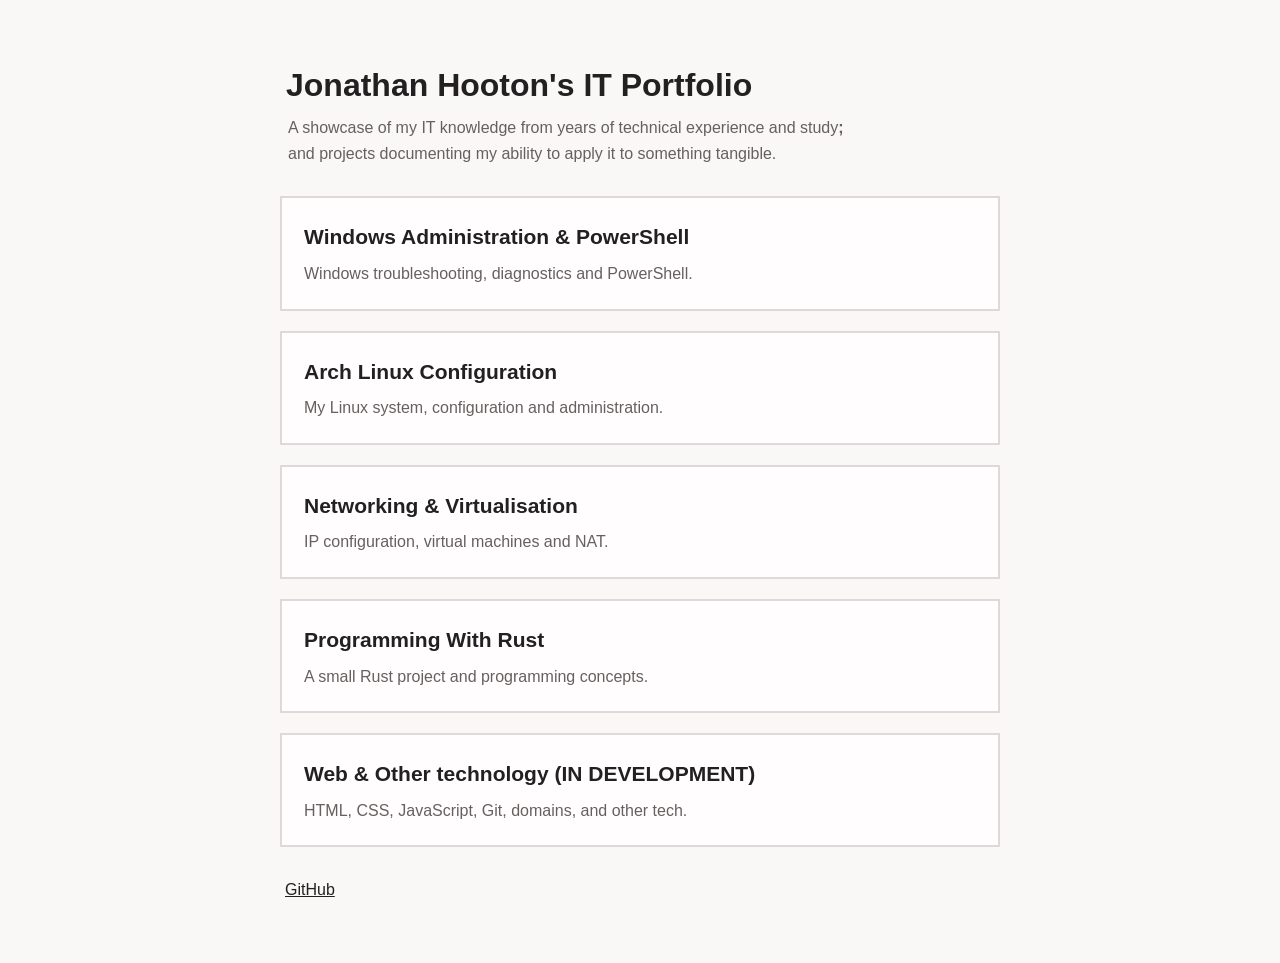
==== index.html @ bb0af8d8 "add web/othertech page" ====
<!DOCTYPE html>
<html lang="en">
<head>
    <meta charset="UTF-8">
    <meta name="viewport" content="width=device-width, initial-scale=1.0">
    <title>Jonathan's IT Portfolio</title>
    <link rel="stylesheet" href="style.css">
</head>
<body>
    <h1>Jonathan Hooton's IT Portfolio</h1>

    <p class="h1p">
        A showcase of my IT knowledge from years of
        technical experience and study<strong>;</strong><br>
        and projects documenting my ability to apply it to something tangible.
    </p>

    <a class="acard" href="projects/windowsps.html">
        <h2>Windows Administration & PowerShell</h2>
        <p>Windows troubleshooting, diagnostics and PowerShell.</p>
    </a>

    <a class="acard" href="projects/archlinux.html">
        <h2>Arch Linux Configuration</h2>
        <p>My Linux system, configuration and administration.</p>
    </a>

    <a class="acard" href="projects/ntwkvirt.html">
        <h2>Networking & Virtualisation</h2>
        <p>IP configuration, virtual machines and NAT.</p>
    </a>

    <a class="acard" href="projects/rustprogramming.html">
        <h2>Programming With Rust</h2>
        <p>A small Rust project and programming concepts.</p>
    </a>

    <a class="acard" href="projects/webother.html">
        <h2>Web & Other technology (IN DEVELOPMENT)</h2>
        <p>HTML, CSS, JavaScript, Git, domains, and other tech.</p>
    </a>

<!--<a class="acard" href="projects/project.html">-->
    <!--<h2>Other Miscellaneous Tech Experience</h2>-->
    <!--<p>Custom PC Construction, Unity and Blender.</p>-->
<!--</a>-->

    <p class="link">
        <a href="https://github.com/jmhooton/portfolio">GitHub</a>
    </p>
</body>
</html>
---- style.css ----
* {
    box-sizing: border-box;
}

body {
    max-width: 750px;
    margin: 60px auto;
    padding: 0 15px;
    font-family: Arial, sans-serif;
    line-height: 1.6;
    color: #222020;
    background: #faf7f7;
}

h1 {
    margin-bottom: 4px;
    margin-left: 6px;
}

.h1p {
    margin-top: 0;
    margin-bottom: 30px;
    color: #666060;
    margin-left: 8px;
}

.acard {
    display: block;
    margin-bottom: 20px;
    padding: 22px;
    color: inherit;
    text-decoration: none;
    background: #fffdfd;
    border: 2px solid #ded8d8;
}

.acard:hover {
    border-color: #9c9393;
}

.acard h2 {
    margin: 0 0 7px;
    font-size: 21px;
}

.acard p {
    margin: 0;
    color: #666060;
}

.link {
    margin-top: 30px;
    margin-left: 5px;
}

.link a {
    color: inherit;
}
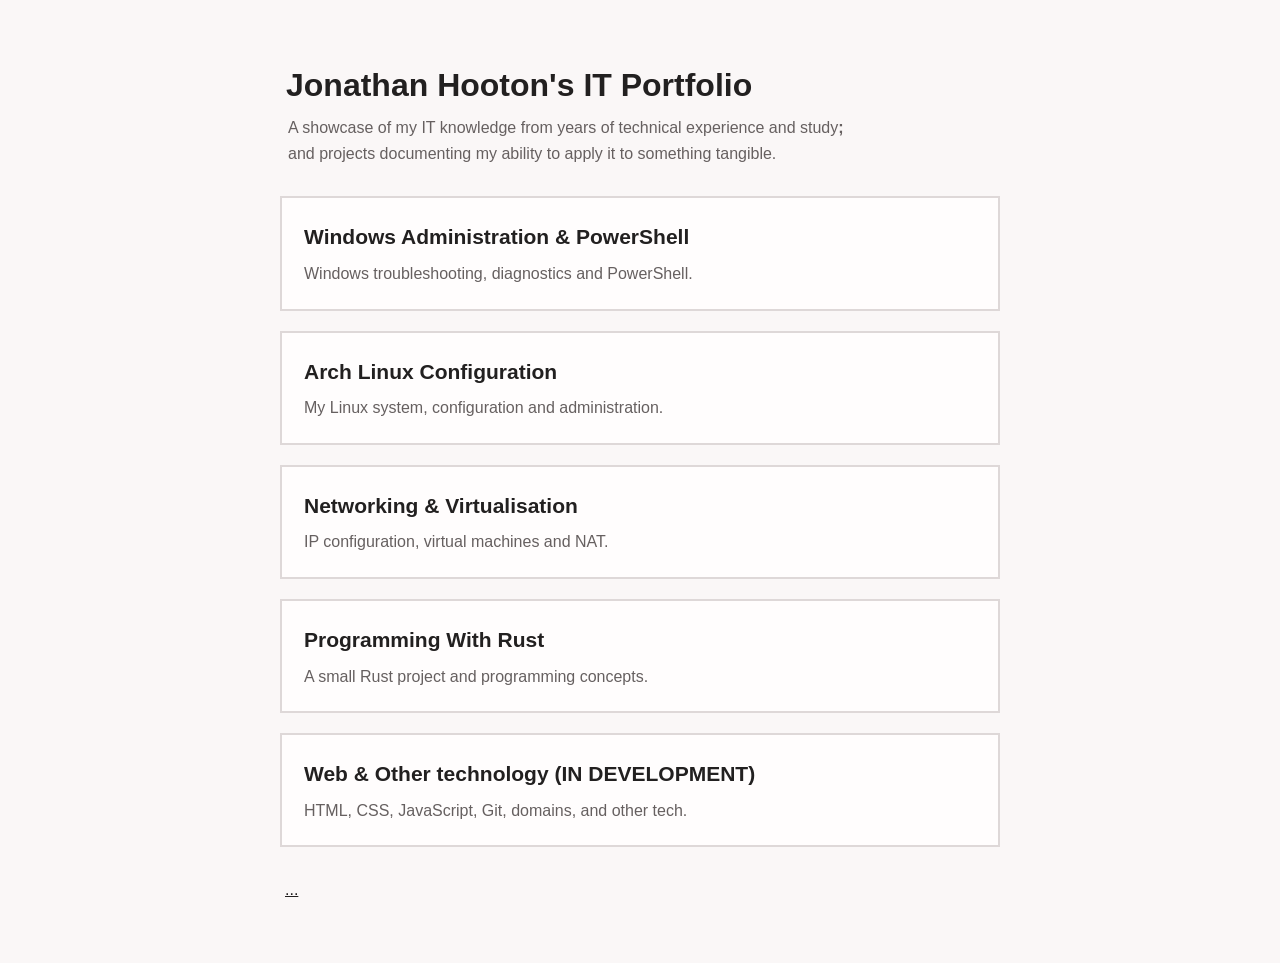
==== commit 4c293360: "add javascript commit timer" ====
--- a/index.html
+++ b/index.html
@@ -5,6 +5,7 @@
     <meta name="viewport" content="width=device-width, initial-scale=1.0">
     <title>Jonathan's IT Portfolio</title>
     <link rel="stylesheet" href="style.css">
+    <script src="script.js" defer></script>
 </head>
 <body>
     <h1>Jonathan Hooton's IT Portfolio</h1>
@@ -40,13 +41,8 @@
         <p>HTML, CSS, JavaScript, Git, domains, and other tech.</p>
     </a>
 
-<!--<a class="acard" href="projects/project.html">-->
-    <!--<h2>Other Miscellaneous Tech Experience</h2>-->
-    <!--<p>Custom PC Construction, Unity and Blender.</p>-->
-<!--</a>-->
-
     <p class="link">
-        <a href="https://github.com/jmhooton/portfolio">GitHub</a>
+        <a href="https://github.com/jmhooton/portfolio"><span id="lastcommit">...</span></a>
     </p>
 </body>
 </html>
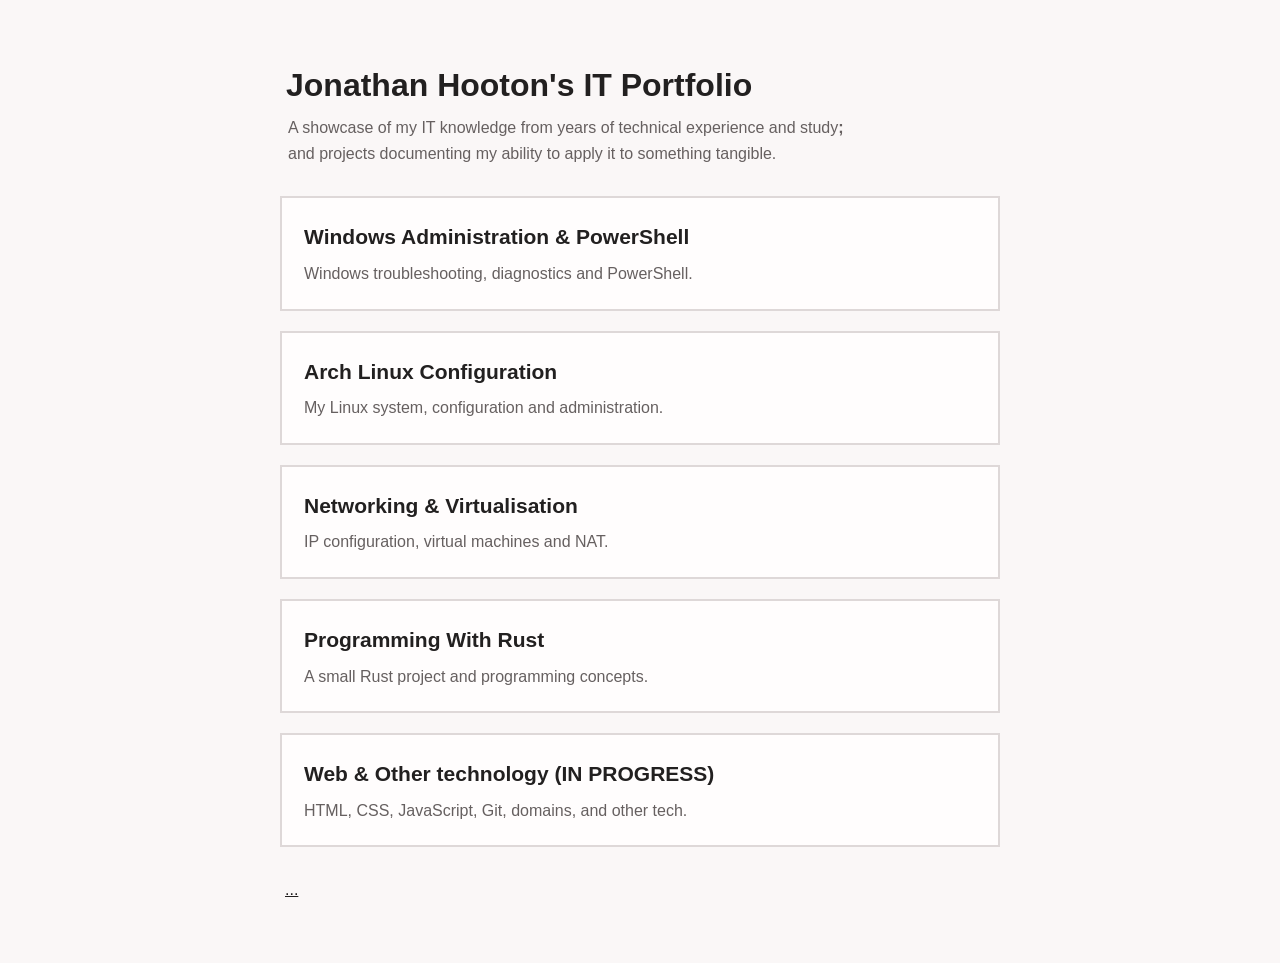
==== commit 2728d766: "add javascript section on web/other page" ====
--- a/index.html
+++ b/index.html
@@ -37,7 +37,7 @@
     </a>
 
     <a class="acard" href="projects/webother.html">
-        <h2>Web & Other technology (IN DEVELOPMENT)</h2>
+        <h2>Web & Other technology (IN PROGRESS)</h2>
         <p>HTML, CSS, JavaScript, Git, domains, and other tech.</p>
     </a>
 
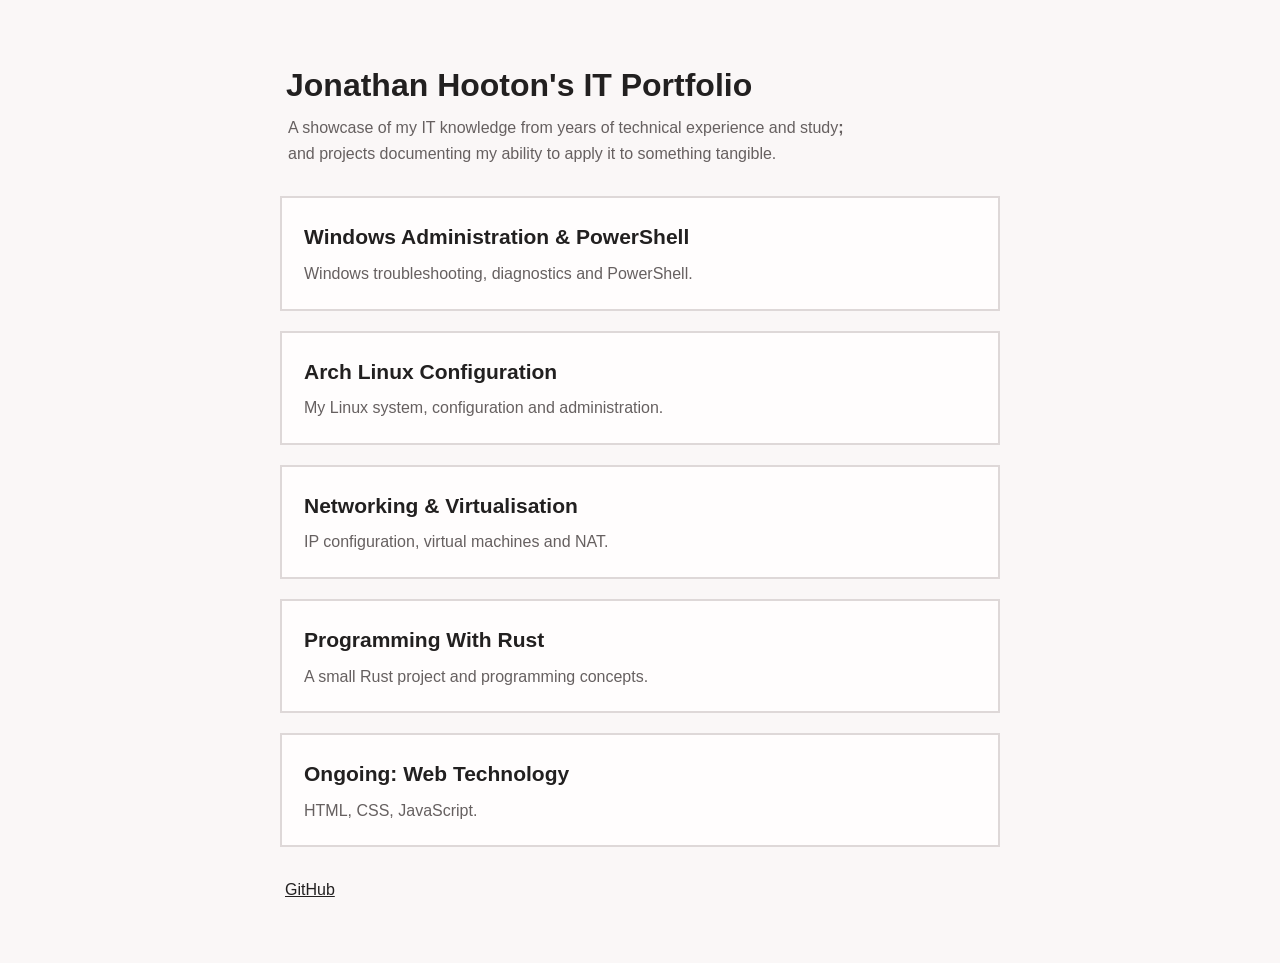
==== commit c2d221a4: "change labeling" ====
--- a/index.html
+++ b/index.html
@@ -37,12 +37,12 @@
     </a>
 
     <a class="acard" href="projects/webother.html">
-        <h2>Web & Other technology (IN PROGRESS)</h2>
-        <p>HTML, CSS, JavaScript, Git, domains, and other tech.</p>
+        <h2>Ongoing: Web Technology</h2>
+        <p>HTML, CSS, JavaScript.</p>
     </a>
 
     <p class="link">
-        <a href="https://github.com/jmhooton/portfolio"><span id="lastcommit">...</span></a>
+        <a href="https://github.com/jmhooton/portfolio"><span id="lastcommit">GitHub</span></a>
     </p>
 </body>
 </html>
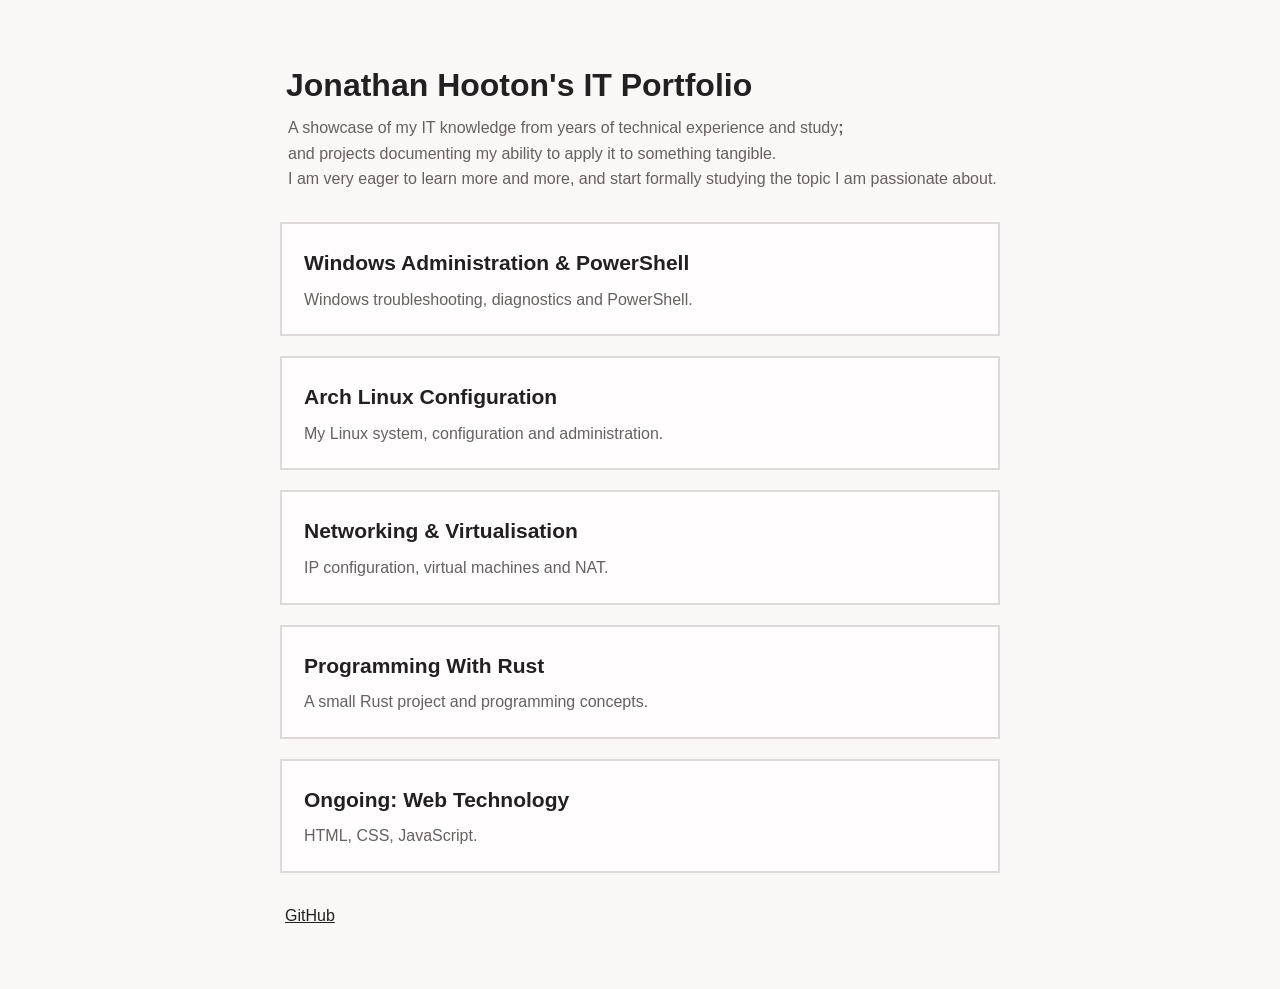
==== commit e243c5e4: "update index h1p" ====
--- a/index.html
+++ b/index.html
@@ -13,7 +13,8 @@
     <p class="h1p">
         A showcase of my IT knowledge from years of
         technical experience and study<strong>;</strong><br>
-        and projects documenting my ability to apply it to something tangible.
+        and projects documenting my ability to apply it to something tangible.<br>
+        I am very eager to learn more and more, and start formally studying the topic I am passionate about.
     </p>
 
     <a class="acard" href="projects/windowsps.html">
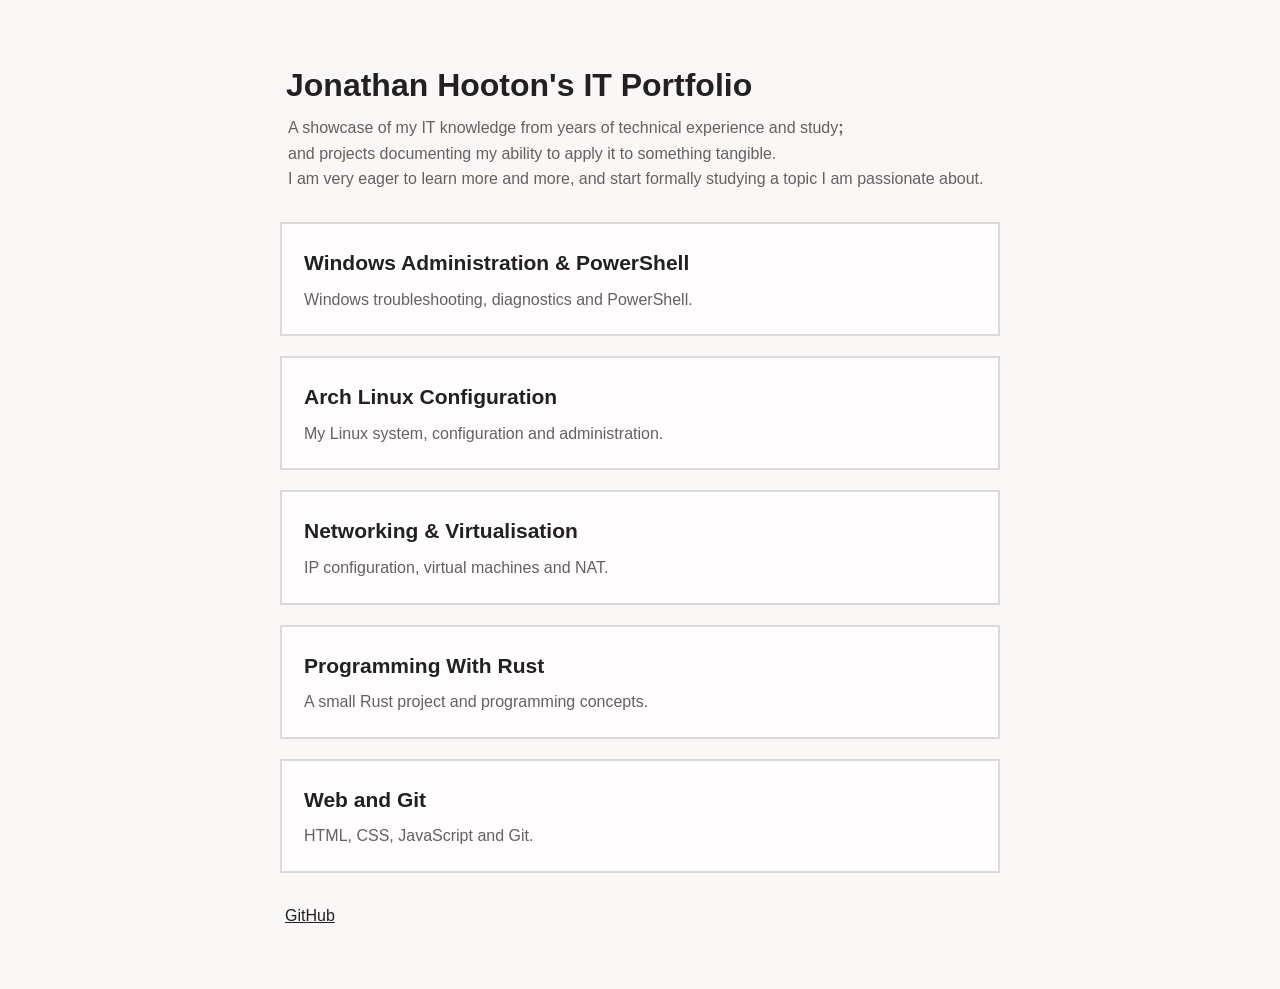
==== commit 42ff3350: "finish web & git" ====
--- a/index.html
+++ b/index.html
@@ -14,7 +14,7 @@
         A showcase of my IT knowledge from years of
         technical experience and study<strong>;</strong><br>
         and projects documenting my ability to apply it to something tangible.<br>
-        I am very eager to learn more and more, and start formally studying the topic I am passionate about.
+        I am very eager to learn more and more, and start formally studying a topic I am passionate about.
     </p>
 
     <a class="acard" href="projects/windowsps.html">
@@ -37,9 +37,9 @@
         <p>A small Rust project and programming concepts.</p>
     </a>
 
-    <a class="acard" href="projects/webother.html">
-        <h2>Ongoing: Web Technology</h2>
-        <p>HTML, CSS, JavaScript.</p>
+    <a class="acard" href="projects/webgit.html">
+        <h2>Web and Git</h2>
+        <p>HTML, CSS, JavaScript and Git.</p>
     </a>
 
     <p class="link">
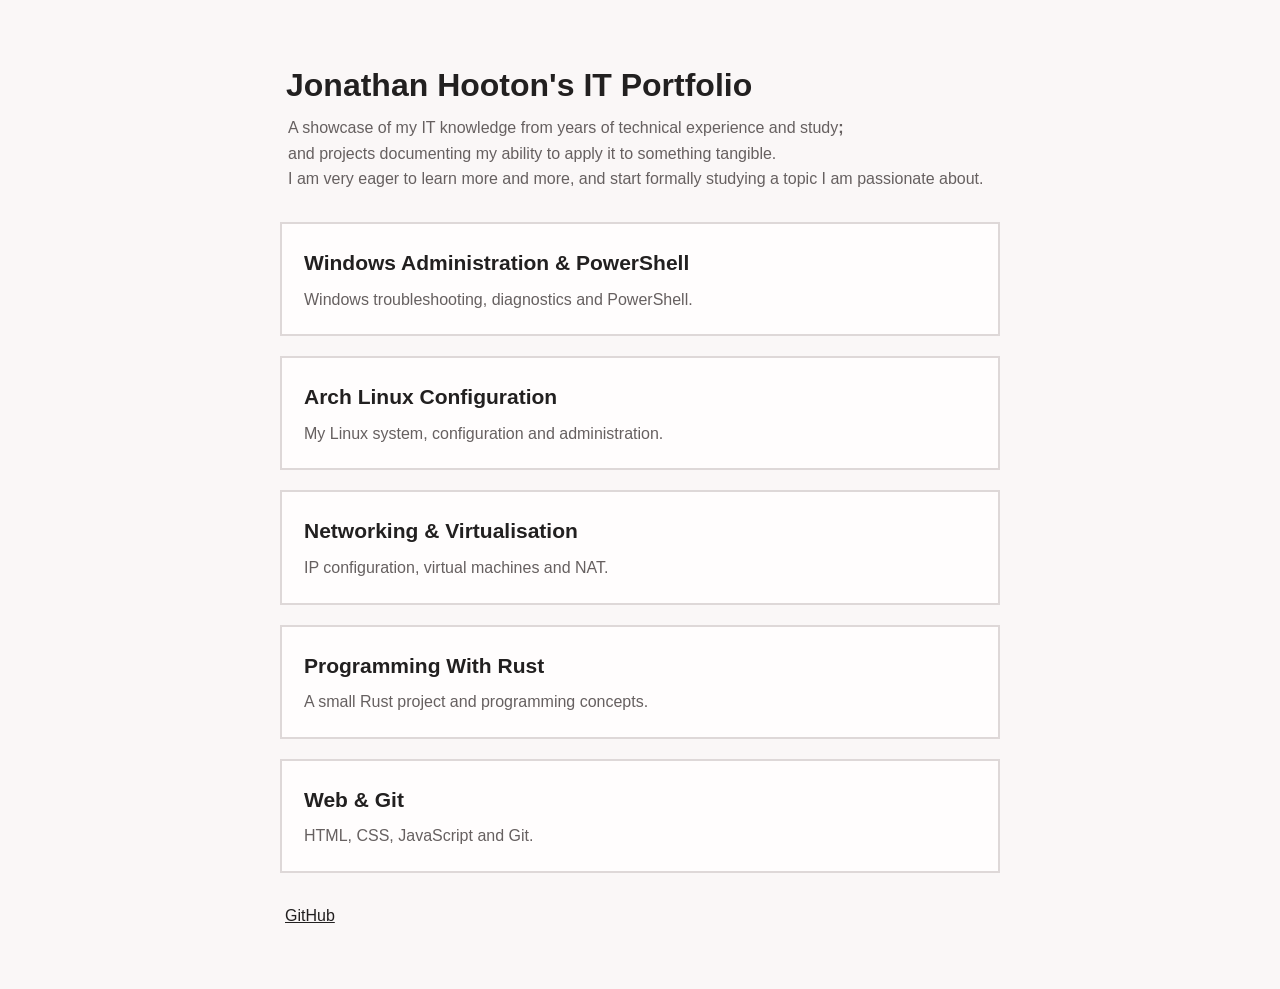
==== commit a0bd2531: "update project title" ====
--- a/index.html
+++ b/index.html
@@ -38,7 +38,7 @@
     </a>
 
     <a class="acard" href="projects/webgit.html">
-        <h2>Web and Git</h2>
+        <h2>Web & Git</h2>
         <p>HTML, CSS, JavaScript and Git.</p>
     </a>
 
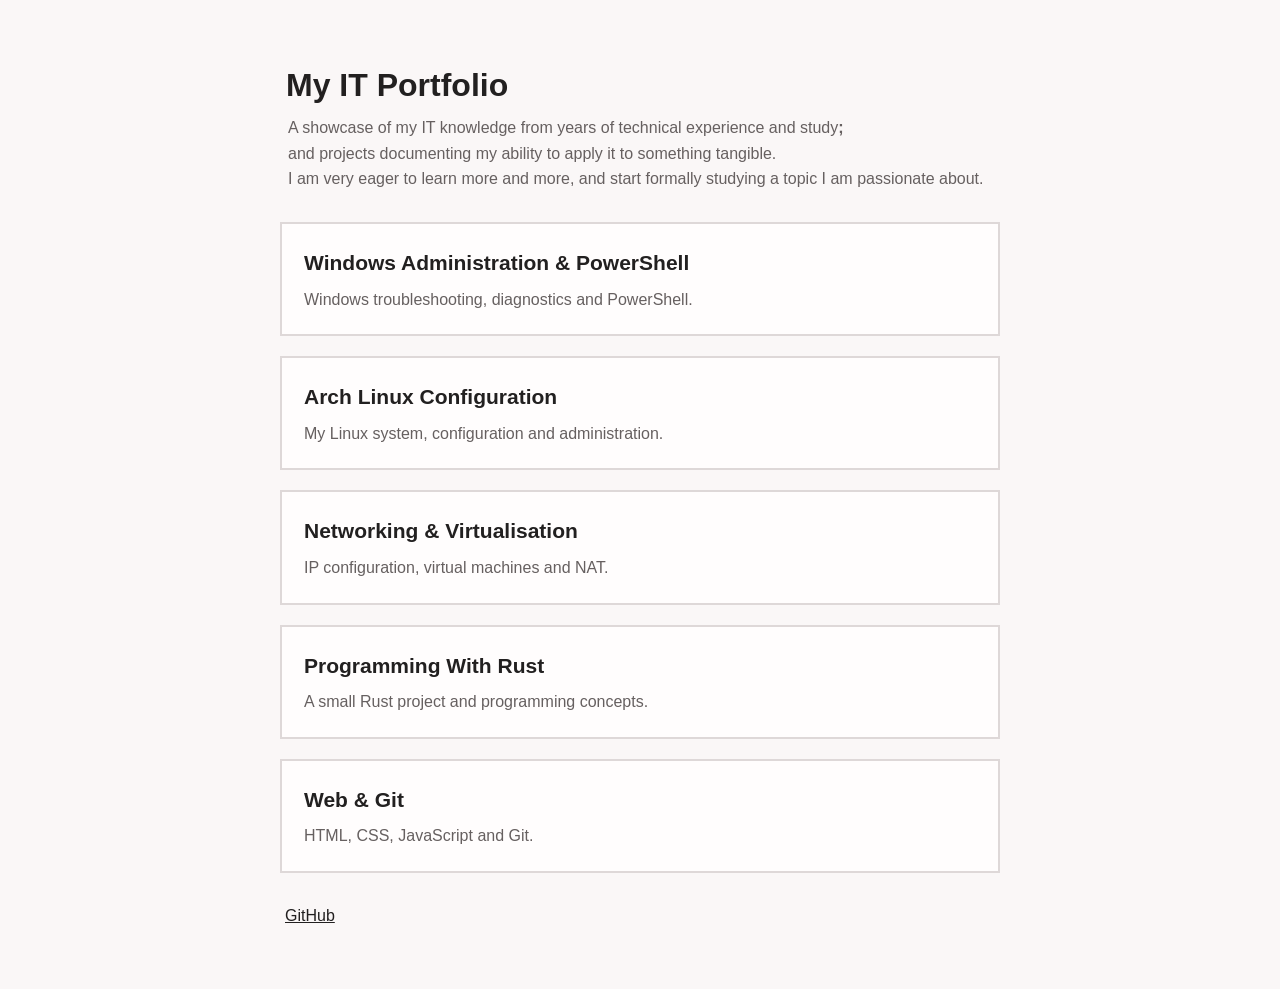
==== commit 333a2c34: "change h1" ====
--- a/index.html
+++ b/index.html
@@ -8,7 +8,7 @@
     <script src="script.js" defer></script>
 </head>
 <body>
-    <h1>Jonathan Hooton's IT Portfolio</h1>
+    <h1>My IT Portfolio</h1>
 
     <p class="h1p">
         A showcase of my IT knowledge from years of
